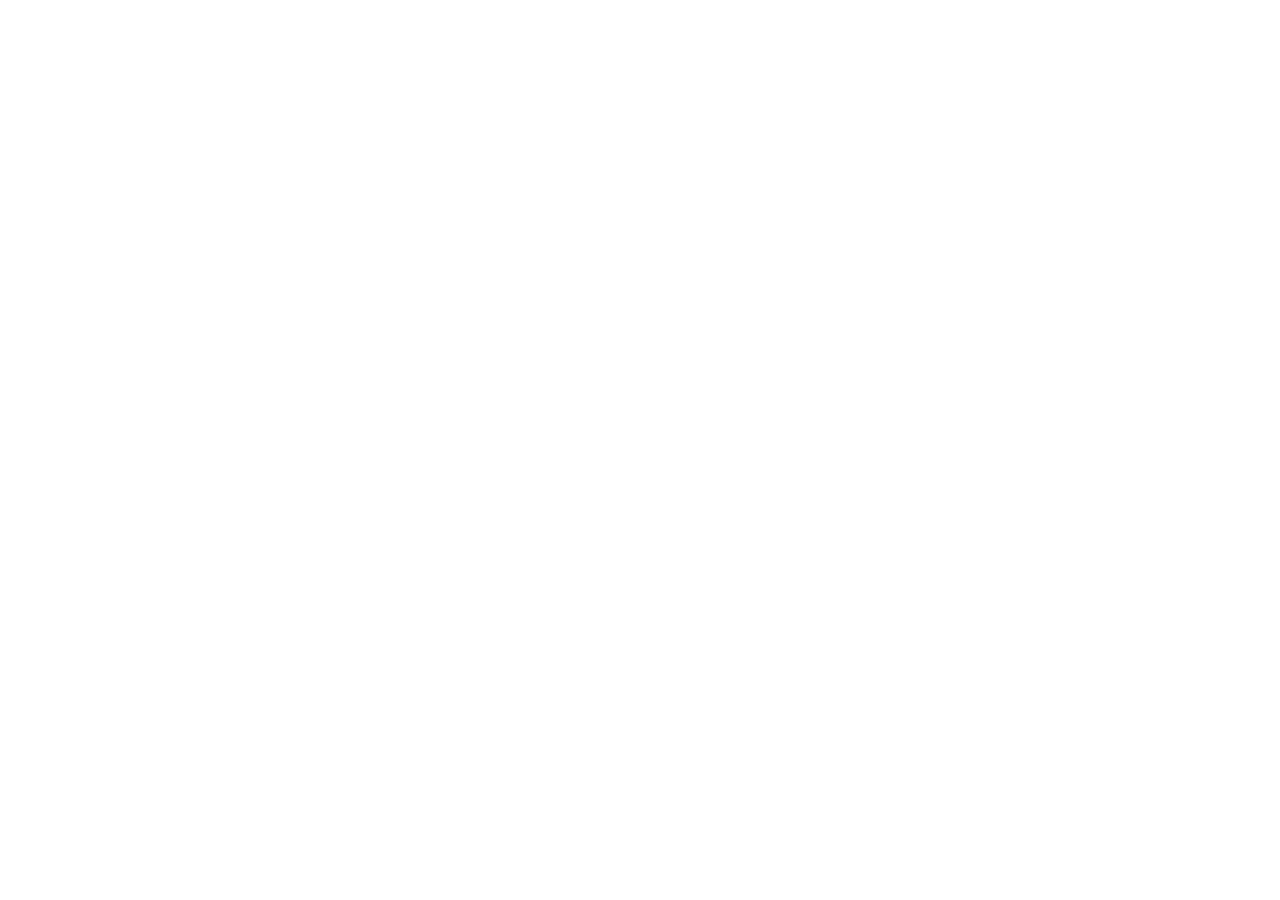
==== frontend-1-practice/index.html @ 3d18a0fd "Initial commit" ====
<!DOCTYPE html>
<html lang="ru">
  <head>
    <meta charset="UTF-8" />
    <meta name="viewport" content="width=device-width, initial-scale=1.0" />
    <title>Выбор даты и времени</title>
    <link rel="stylesheet" href="styles.css" />
  </head>
  <body>
    <!--
      ЗАДАНИЕ
      ========
      Сверстать страницу выбора даты и времени по своему макету.

      Пока это только вёрстка. Никакого JavaScript — ни кликов,
      ни переходов, ни выбора дня. Всё статично.

      Стили пишите в styles.css. Разметку — здесь.
    -->

    <div class="page">
      <!-- Начните отсюда. Разметьте шапку, основную область
           с календарём и слотами, подвал. -->
    </div>
  </body>
</html>
---- frontend-1-practice/styles.css ----
/* Стили страницы.
   Пишите здесь. */

* {
  margin: 0;
  padding: 0;
  box-sizing: border-box;
}

body {
  min-height: 100vh;
  font-family: sans-serif;
}
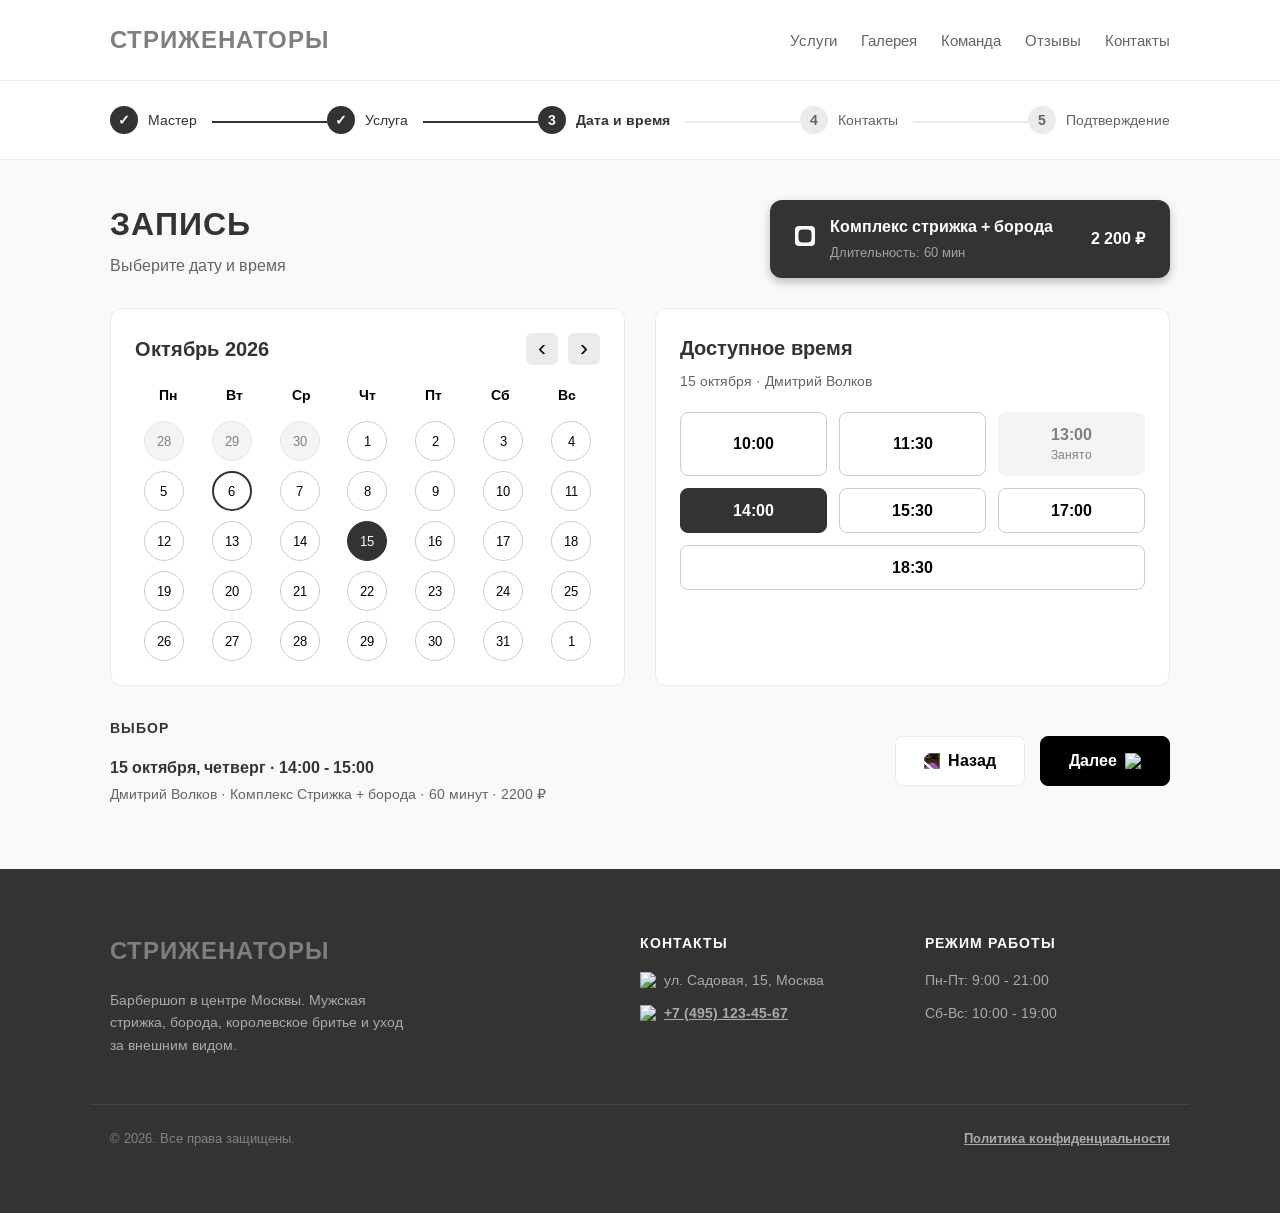
==== commit 761285a8: "Задание 1. HTML/CSS" ====
--- a/frontend-1-practice/index.html
+++ b/frontend-1-practice/index.html
@@ -5,22 +5,206 @@
     <meta name="viewport" content="width=device-width, initial-scale=1.0" />
     <title>Выбор даты и времени</title>
     <link rel="stylesheet" href="styles.css" />
+    <link rel="preconnect" href="https://fonts.googleapis.com">
+    <link rel="preconnect" href="https://fonts.gstatic.com" crossorigin>
+    <link href="https://fonts.googleapis.com/css2?family=Arimo:ital,wght@0,400..700;1,400..700&display=swap" rel="stylesheet">
   </head>
   <body>
-    <!--
-      ЗАДАНИЕ
-      ========
-      Сверстать страницу выбора даты и времени по своему макету.
-
-      Пока это только вёрстка. Никакого JavaScript — ни кликов,
-      ни переходов, ни выбора дня. Всё статично.
-
-      Стили пишите в styles.css. Разметку — здесь.
-    -->
-
     <div class="page">
-      <!-- Начните отсюда. Разметьте шапку, основную область
-           с календарём и слотами, подвал. -->
+        <header class="header">
+            <div class="container header__inner">
+                <div class="logo">СТРИЖЕНАТОРЫ</div>
+                <nav class="nav">
+                    <ul class="nav__list">
+                        <li><a href="#!" class="nav__link">Услуги</a></li>
+                        <li><a href="#!" class="nav__link">Галерея</a></li>
+                        <li><a href="#!" class="nav__link">Команда</a></li>
+                        <li><a href="#!" class="nav__link">Отзывы</a></li>
+                        <li><a href="#!" class="nav__link">Контакты</a></li>
+                    </ul>
+                </nav>
+            </div>
+        </header>
+
+        <div class="progress-section">
+            <div class="container">
+                <div class="progress">
+                    <div class="progress__step completed">
+                        <span class="progress__circle">✓</span>
+                        <span class="progress__text">Мастер</span>
+                    </div>
+                    <div class="progress__step completed">
+                        <span class="progress__circle">✓</span>
+                        <span class="progress__text">Услуга</span>
+                    </div>
+                    <div class="progress__step active">
+                        <span class="progress__circle">3</span>
+                        <span class="progress__text">Дата и время</span>
+                    </div>
+                    <div class="progress__step">
+                        <span class="progress__circle">4</span>
+                        <span class="progress__text">Контакты</span>
+                    </div>
+                    <div class="progress__step">
+                        <span class="progress__circle">5</span>
+                        <span class="progress__text">Подтверждение</span>
+                    </div>
+                </div>
+            </div>
+        </div>
+
+        <main class="main">
+            <div class="container">
+                
+                <div class="main__top">
+                    <div class="page-title">
+                        <h1>ЗАПИСЬ</h1>
+                        <p class="page-subtitle">Выберите дату и время</p>
+                    </div>
+                    
+                    <div class="service-card">
+                        <div class="radio">
+                            <input class="radio-input" type="radio" id="radio1" name="radio" checked>
+                        </div>
+                        <div class="service-card__info">
+                            <h3 class="service-card__title">Комплекс стрижка + борода</h3>
+                            <p class="service-card__duration">Длительность: 60 мин</p>
+                        </div>
+                        <div class="service-card__price">2 200 ₽</div>
+                    </div>
+                </div>
+
+                <div class="booking-grid">
+                    
+                    <section class="calendar">
+                        <div class="calendar__header">
+                            <h2 class="calendar__month">Октябрь 2026</h2>
+                            <div class="calendar__nav">
+                                <button class="calendar__arrow" aria-label="Предыдущий месяц">&#8249;</button>
+                                <button class="calendar__arrow" aria-label="Следующий месяц">&#8250;</button>
+                            </div>
+                        </div>
+                        
+                        <div class="calendar__weekdays">
+                            <div>Пн</div>
+                            <div>Вт</div>
+                            <div>Ср</div>
+                            <div>Чт</div>
+                            <div>Пт</div>
+                            <div>Сб</div>
+                            <div>Вс</div>
+                        </div>
+                        
+                        <div class="calendar__days">
+                            <button class="calendar__day past-day">28</button>
+                            <button class="calendar__day past-day">29</button>
+                            <button class="calendar__day past-day">30</button>
+                            <button class="calendar__day">1</button>
+                            <button class="calendar__day">2</button>
+                            <button class="calendar__day">3</button>
+                            <button class="calendar__day">4</button>
+                            <button class="calendar__day">5</button>
+                            <button class="calendar__day today">6</button>
+                            <button class="calendar__day">7</button>
+                            <button class="calendar__day">8</button>
+                            <button class="calendar__day">9</button>
+                            <button class="calendar__day">10</button>
+                            <button class="calendar__day">11</button>
+                            <button class="calendar__day">12</button>
+                            <button class="calendar__day">13</button>
+                            <button class="calendar__day">14</button>
+                            <button class="calendar__day selected">15</button>
+                            <button class="calendar__day">16</button>
+                            <button class="calendar__day">17</button>
+                            <button class="calendar__day">18</button>
+                            <button class="calendar__day">19</button>
+                            <button class="calendar__day">20</button>
+                            <button class="calendar__day">21</button>
+                            <button class="calendar__day">22</button>
+                            <button class="calendar__day">23</button>
+                            <button class="calendar__day">24</button>
+                            <button class="calendar__day">25</button>
+                            <button class="calendar__day">26</button>
+                            <button class="calendar__day">27</button>
+                            <button class="calendar__day">28</button>
+                            <button class="calendar__day">29</button>
+                            <button class="calendar__day">30</button>
+                            <button class="calendar__day">31</button>
+                            <button class="calendar__day">1</button>
+                        </div>
+                    </section>
+
+                    <section class="time-slots">
+                        <div class="time-slots__header">
+                            <h2 class="time-slots__title">Доступное время</h2>
+                            <p class="time-slots__subtitle">15 октября · Дмитрий Волков</p>
+                        </div>
+                        
+                        <div class="time-slots__grid">
+                            <button class="time-btn">10:00</button>
+                            <button class="time-btn">11:30</button>
+                            <button class="time-btn busy" disabled>13:00<br><span class="busy-text">Занято</span></button>
+                            <button class="time-btn selected">14:00</button>
+                            <button class="time-btn">15:30</button>
+                            <button class="time-btn">17:00</button>
+                            <button class="time-btn full-width">18:30</button>
+                        </div>
+                    </section>
+
+                </div>
+
+                <!-- ИТОГИ И КНОПКИ -->
+                <div class="summary">
+                    <div class="summary__info">
+                        <h3 class="summary__title">ВЫБОР</h3>
+                        <p class="summary__datetime">15 октября, четверг · 14:00 - 15:00</p>
+                        <p class="summary__details">Дмитрий Волков · Комплекс Стрижка + борода · 60 минут · 2200 ₽</p>
+                    </div>
+                    <div class="summary__actions">
+                        <button class="btn btn-outline">
+                            <img src="./icons/arrow.svg">
+                            Назад
+                        </button>
+                        <button class="btn btn-primary">
+                            Далее
+                            <img src="./icons/arrow.svg">
+                        </button>
+                    </div>
+                </div>
+
+            </div>
+        </main>
+
+        <footer class="footer">
+            <div class="container footer__inner">
+                <div class="footer__col">
+                    <div class="footer__logo">СТРИЖЕНАТОРЫ</div>
+                    <p class="footer__desc">Барбершоп в центре Москвы. Мужская стрижка, борода, королевское бритье и уход за внешним видом.</p>
+                </div>
+                
+                <div class="footer__col">
+                    <h4 class="footer__title">КОНТАКТЫ</h4>
+                    <ul class="footer__list">
+                        <li><img src="./icons/map.svg"> ул. Садовая, 15, Москва</li>
+                        <li><img src="./icons/telephone.svg"> <a href="tel:+74951234567" class="footer__link">+7 (495) 123-45-67</a></li>
+                    </ul>
+                </div>
+                
+                <div class="footer__col">
+                    <h4 class="footer__title">РЕЖИМ РАБОТЫ</h4>
+                    <ul class="footer__list">
+                        <li>Пн-Пт: 9:00 - 21:00</li>
+                        <li>Сб-Вс: 10:00 - 19:00</li>
+                    </ul>
+                </div>
+            </div>
+            
+            <div class="container footer__bottom">
+                <p>&copy; 2026. Все права защищены.</p>
+                <a href="#!" class="footer__link">Политика конфиденциальности</a>
+            </div>
+        </footer>
+
     </div>
   </body>
 </html>
--- a/frontend-1-practice/styles.css
+++ b/frontend-1-practice/styles.css
@@ -1,13 +1,581 @@
-/* Стили страницы.
-   Пишите здесь. */
+:root {
+    --bg-color: #f9f9f9;
+    --text-muted: #606666;
+    --border-color: #EBEBEB;
+    --border-color-darker: #CCCCCC;
+    --primary-color: #333333;
+    --white: #fff;
+    --black: #000
+}
 
 * {
-  margin: 0;
-  padding: 0;
-  box-sizing: border-box;
+    box-sizing: border-box;
+    margin: 0;
+    padding: 0;
 }
 
 body {
-  min-height: 100vh;
-  font-family: sans-serif;
-}
+    font-family: 'Arimo', sans-serif;
+    background-color: var(--bg-color);
+    color: var(--primary-color);
+    line-height: 1.5;
+    min-height: 100vh;
+}
+
+.container {
+    max-width: 1100px;
+    margin: 0 auto;
+    padding: 0 20px;
+}
+
+button {
+    font-family: inherit;
+    border: none;
+    background: none;
+    outline: none;
+}
+
+/* --- Шапка --- */
+.header {
+    background-color: var(--white);
+    border-bottom: 1px solid var(--border-color);
+}
+
+.header__inner {
+    display: flex;
+    justify-content: space-between;
+    align-items: center;
+    height: 80px;
+}
+
+.logo {
+    font-size: 24px;
+    font-weight: 700;
+    color: #7F7F7F;
+    letter-spacing: 1px;
+}
+
+.nav__list {
+    display: flex;
+    list-style: none;
+    gap: 24px;
+}
+
+.nav__link {
+    text-decoration: none;
+    color: var(--text-muted);
+    font-size: 15px;
+    transition: color 0.3s;
+}
+
+.nav__link:hover {
+    color: var(--black);
+}
+
+/* --- Прогресс-бар --- */
+.progress-section {
+    background-color: var(--white);
+    border-bottom: 1px solid var(--border-color);
+    padding: 25px 0;
+    margin-bottom: 40px;
+}
+
+.progress {
+    display: flex;
+    justify-content: space-between;
+    align-items: center;
+    position: relative;
+}
+
+.progress::before {
+    content: '';
+    position: absolute;
+    top: 15px;
+    left: 0;
+    right: 0;
+    height: 2px;
+    background-color: var(--border-color);
+    z-index: 1;
+}
+.progress::after{
+    content: '';
+    position: absolute;
+    top: 15px;
+    left: 0;
+    height: 2px;
+    width: 50%;
+    background-color: var(--primary-color);
+    z-index: 1;
+}
+
+.progress__step {
+    display: flex;
+    align-items: center;
+    gap: 10px;
+    position: relative;
+    z-index: 2;
+    background-color: var(--white);
+    padding-right: 15px;
+}
+
+.progress__step:last-child {
+    padding-right: 0;
+}
+
+.progress__circle {
+    width: 28px;
+    height: 28px;
+    border-radius: 50%;
+    background-color: var(--border-color);
+    color: var(--text-muted);
+    display: flex;
+    align-items: center;
+    justify-content: center;
+    font-size: 14px;
+    font-weight: 600;
+}
+
+.progress__step.completed .progress__circle,
+.progress__step.active .progress__circle {
+    background-color: var(--primary-color);
+    color: var(--white);
+}
+
+.progress__text {
+    font-size: 14px;
+    color: var(--text-muted);
+    /* color: var(--primary-color); */
+    font-weight: 500;
+}
+.progress__step.completed .progress__text, .progress__step.active .progress__text {
+    color: var(--primary-color);
+}
+.progress__step.active .progress__text {
+    font-weight: 600;
+}
+
+/* --- Основной контент --- */
+.main__top {
+    display: flex;
+    justify-content: space-between;
+    align-items: flex-start;
+    margin-bottom: 30px;
+}
+
+.page-title h1 {
+    font-size: 32px;
+    font-weight: 700;
+    margin-bottom: 5px;
+    letter-spacing: 1px;
+}
+
+.page-subtitle {
+    color: var(--text-muted);
+    font-size: 16px;
+}
+
+/* Карточка услуги */
+.service-card {
+    background-color: var(--primary-color);
+    color: var(--white);
+    display: flex;
+    align-items: center;
+    padding: 15px 25px;
+    border-radius: 12px;
+    gap: 15px;
+    box-shadow: 0 4px 10px rgba(0,0,0,0.25);
+    min-width: 400px;
+}
+
+.radio-input {
+    position: relative;
+    width: 20px;
+    height: 20px;
+    appearance: none;
+    background: var(--bg-color);
+    border-radius: 4px;
+    transition: 0.3s;
+}
+.radio-input:checked::after {
+    content: '';
+    position: absolute;
+    top: 50%;
+    left: 50%;
+    transform: translate(-50%, -50%);
+    width: 65%;
+    height: 65%;
+    border-radius: 4px;
+    background: var(--primary-color);
+}
+
+.service-card__info {
+    flex-grow: 1;
+}
+
+.service-card__title {
+    font-size: 16px;
+    font-weight: 600;
+    margin-bottom: 4px;
+}
+
+.service-card__duration {
+    font-size: 13px;
+    color: #A0A5A5;
+}
+
+.service-card__price {
+    font-size: 16px;
+    font-weight: 700;
+    white-space: nowrap;
+}
+
+/* Сетка контента */
+.booking-grid {
+    display: grid;
+    grid-template-columns: 1fr 1fr;
+    gap: 30px;
+    margin-bottom: 32px;
+}
+
+/* Календарь */
+.calendar {
+    background-color: var(--white);
+    padding: 24px;
+    border-radius: 12px;
+    border: 1px solid var(--border-color);
+}
+
+.calendar__header {
+    display: flex;
+    justify-content: space-between;
+    align-items: center;
+    margin-bottom: 20px;
+}
+
+.calendar__month {
+    font-size: 20px;
+    font-weight: 700;
+}
+
+.calendar__nav {
+    display: flex;
+    gap: 10px;
+}
+
+.calendar__arrow {
+    width: 32px;
+    height: 32px;
+    border-radius: 6px;
+    background-color: var(--border-color);
+    display: flex;
+    align-items: center;
+    justify-content: center;
+    font-size: 24px;
+    cursor: pointer;
+    color: var(--black);
+    transition: filter 0.2s;
+}
+
+.calendar__arrow:hover {
+    filter: contrast(0.9);
+}
+
+.calendar__weekdays {
+    display: grid;
+    grid-template-columns: repeat(7, 1fr);
+    text-align: center;
+    font-size: 14px;
+    font-weight: 600;
+    color: var(--black);
+    margin-bottom: 15px;
+}
+
+.calendar__days {
+    display: grid;
+    grid-template-columns: repeat(7, 1fr);
+    gap: 10px;
+    justify-items: center;
+}
+
+.calendar__day {
+    width: 40px;
+    height: 40px;
+    border-radius: 50%;
+    display: flex;
+    align-items: center;
+    justify-content: center;
+    font-size: 13px;
+    font-weight: 500;
+    cursor: pointer;
+    border: 1px solid var(--border-color-darker);
+    transition: all 0.2s;
+}
+
+.calendar__day:hover:not(.past-day) {
+    border-color: var(--black);
+}
+
+.calendar__day.past-day {
+    opacity: 0.5;
+    background-color: var(--border-color);
+    cursor: default;
+}
+
+.calendar__day.today {
+    border-color: var(--primary-color);
+    border-width: 2px;
+}
+
+.calendar__day.selected {
+    background-color: var(--primary-color);
+    color: var(--white);
+    border-color: var(--primary-color);
+}
+
+/* Время */
+.time-slots {
+    background-color: var(--white);
+    padding: 24px;
+    border-radius: 12px;
+    border: 1px solid var(--border-color);
+}
+
+.time-slots__header {
+    margin-bottom: 20px;
+}
+
+.time-slots__title {
+    font-size: 20px;
+    font-weight: 700;
+    margin-bottom: 8px;
+}
+
+.time-slots__subtitle {
+    font-size: 14px;
+    color: var(--text-muted);
+}
+
+.time-slots__grid {
+    display: grid;
+    grid-template-columns: auto auto auto;
+    gap: 12px;
+    justify-items: start;
+}
+
+.time-btn {
+    padding: 12px;
+    border: 1px solid var(--border-color-darker);
+    border-radius: 8px;
+    font-size: 16px;
+    font-weight: 600;
+    color: var(--black);
+    cursor: pointer;
+    background-color: var(--white);
+    transition: all 0.2s;
+    line-height: 1.2;
+    width: 100%;
+}
+
+.time-btn:hover:not(.busy):not(.selected) {
+    border-color: var(--black);
+}
+
+.time-btn.busy {
+    opacity: 0.5;
+    background-color: var(--border-color);
+    border-color: transparent;
+    cursor: not-allowed;
+}
+
+.busy-text {
+    font-size: 12px;
+    font-weight: 400;
+}
+
+.time-btn.selected {
+    background-color: var(--primary-color);
+    color: var(--white);
+    border-color: var(--primary-color);
+}
+
+.time-slots__grid > *:nth-child(3n-1):nth-last-of-type(1) {
+    grid-column: span 2;
+}
+
+.time-slots__grid > *:nth-child(3n-2):nth-last-of-type(1) {
+    grid-column: span 3;
+}
+
+
+.summary {
+    display: flex;
+    justify-content: space-between;
+    align-items: center;
+    padding: 0;
+}
+
+.summary__title {
+    font-size: 14px;
+    font-weight: 700;
+    margin-bottom: 4%;
+    letter-spacing: 1px;
+}
+
+.summary__datetime {
+    font-size: 16px;
+    font-weight: 600;
+    margin-bottom: 4px;
+}
+
+.summary__details {
+    font-size: 14px;
+    color: var(--text-muted);
+}
+
+.summary__actions {
+    display: flex;
+    gap: 15px;
+}
+
+.btn {
+    padding: 14px 28px;
+    border-radius: 8px;
+    font-size: 16px;
+    font-weight: 600;
+    cursor: pointer;
+    display: flex;
+    align-items: center;
+    gap: 8px;
+    transition: all 0.3s;
+}
+
+.btn-outline {
+    border: 1px solid var(--border-color);
+    background-color: var(--white);
+    color: var(--black);
+}
+.btn-outline img {
+    filter: invert(100%);
+    transform: scaleX(-1);
+}
+
+.btn-outline:hover {
+    border-color: var(--primary-color);
+    gap: 16px;
+    padding: 14px 28px 14px 20px;
+}
+
+.btn-primary {
+    background-color: var(--black);
+    color: var(--white);
+    border: 1px solid var(--black);
+}
+
+.btn-primary:hover {
+    background-color: var(--primary-color);
+    gap: 16px;
+    padding: 14px 20px 14px 28px;
+}
+
+
+/* --- Подвал --- */
+.footer {
+    background-color: var(--primary-color);
+    color: var(--white);
+    padding: 64px 48px;
+    margin-top: 64px;
+}
+
+.footer__inner {
+    display: grid;
+    grid-template-columns: 2fr 1fr 1fr;
+    gap: 40px;
+    margin-bottom: 48px;
+}
+
+.footer__logo {
+    font-size: 24px;
+    font-weight: 700;
+    color: #7F7F7F;
+    margin-bottom: 20px;
+    letter-spacing: 1px;
+}
+
+.footer__desc {
+    color: #aaa;
+    font-size: 14px;
+    line-height: 1.6;
+    max-width: 300px;
+}
+
+.footer__title {
+    font-size: 14px;
+    font-weight: 700;
+    margin-bottom: 16px;
+    letter-spacing: 1px;
+}
+
+.footer__list {
+    list-style: none;
+}
+
+.footer__list li {
+    color: #aaa;
+    font-size: 14px;
+    margin-bottom: 12px;
+    display: flex;
+    align-items: center;
+    gap: 8px;
+}
+
+.footer__link {
+    color: #aaa;
+    text-decoration: underline;
+    transition: color 0.3s;
+    font-weight: 700;
+}
+
+.footer__link:hover {
+    color: #fff;
+}
+
+.footer__bottom {
+    display: flex;
+    justify-content: space-between;
+    border-top: 1px solid #444444;
+    padding-top: 24px;
+    color: #808585;
+    font-size: 13px;
+}
+
+
+
+@media (max-width: 900px) {
+    .booking-grid {
+        grid-template-columns: 1fr;
+    }
+    
+    .main__top {
+        flex-direction: column;
+        gap: 20px;
+    }
+    
+    .service-card {
+        width: 100%;
+        min-width: auto;
+    }
+    
+    .summary {
+        flex-direction: column;
+        align-items: flex-start;
+        gap: 20px;
+    }
+    
+    .footer__inner {
+        grid-template-columns: 1fr;
+    }
+    
+    .progress__text {
+        display: none;
+    }
+}
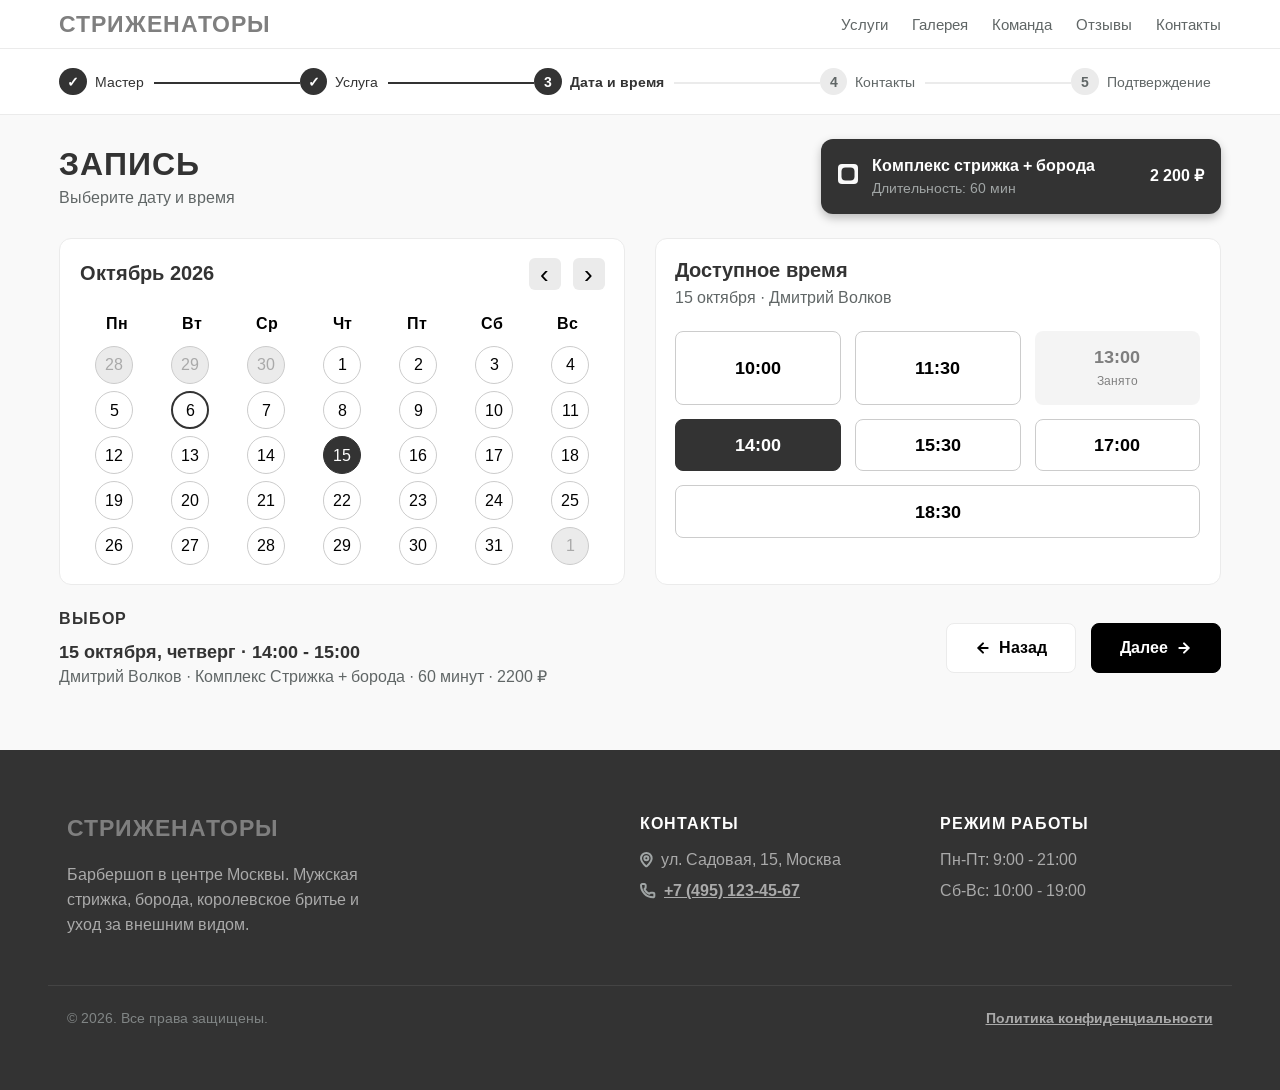
==== commit 994f9ca7: "Более продвинутая адаптивность" ====
--- a/frontend-1-practice/index.html
+++ b/frontend-1-practice/index.html
@@ -96,9 +96,9 @@
                         </div>
                         
                         <div class="calendar__days">
-                            <button class="calendar__day past-day">28</button>
-                            <button class="calendar__day past-day">29</button>
-                            <button class="calendar__day past-day">30</button>
+                            <button class="calendar__day past-day" disabled>28</button>
+                            <button class="calendar__day past-day" disabled>29</button>
+                            <button class="calendar__day past-day" disabled>30</button>
                             <button class="calendar__day">1</button>
                             <button class="calendar__day">2</button>
                             <button class="calendar__day">3</button>
@@ -130,7 +130,7 @@
                             <button class="calendar__day">29</button>
                             <button class="calendar__day">30</button>
                             <button class="calendar__day">31</button>
-                            <button class="calendar__day">1</button>
+                            <button class="calendar__day past-day" disabled>1</button>
                         </div>
                     </section>
 
--- a/frontend-1-practice/styles.css
+++ b/frontend-1-practice/styles.css
@@ -18,14 +18,15 @@
     font-family: 'Arimo', sans-serif;
     background-color: var(--bg-color);
     color: var(--primary-color);
-    line-height: 1.5;
+    /* line-height: 1.5; */
     min-height: 100vh;
 }
 
 .container {
-    max-width: 1100px;
+    max-width: 1200px;
     margin: 0 auto;
-    padding: 0 20px;
+    /* 15-26 \ 400-2560 */
+    padding: 0 clamp(0.9375rem, 0.8102rem + 0.5093vw, 1.625rem);
 }
 
 button {
@@ -34,9 +35,19 @@
     background: none;
     outline: none;
 }
+button:focus-visible, a:focus-visible {
+    outline: 2px dashed var(--primary-color);
+    outline-offset: 2px;
+}
 
 /* --- Шапка --- */
 .header {
+    position: sticky;
+    z-index: 100;
+    top: 0;
+    left: 0;
+    width: 100%;
+    height: auto;
     background-color: var(--white);
     border-bottom: 1px solid var(--border-color);
 }
@@ -45,11 +56,15 @@
     display: flex;
     justify-content: space-between;
     align-items: center;
-    height: 80px;
+    padding-top: 10px;
+    padding-bottom: 10px;
+    gap: 20px;
 }
 
 .logo {
-    font-size: 24px;
+    /* font-size: 24px; */
+    /* 20-28  400-2560 */
+    font-size: clamp(1.25rem, 1.1574rem + 0.3704vw, 1.75rem);
     font-weight: 700;
     color: #7F7F7F;
     letter-spacing: 1px;
@@ -58,13 +73,16 @@
 .nav__list {
     display: flex;
     list-style: none;
-    gap: 24px;
+    gap: 8px 24px;
+    flex-wrap: wrap;
 }
 
 .nav__link {
     text-decoration: none;
     color: var(--text-muted);
-    font-size: 15px;
+    /* font-size: 15px; */
+    /* 13-17 \ 400-2560 */
+    font-size: clamp(0.8125rem, 0.7662rem + 0.1852vw, 1.0625rem);
     transition: color 0.3s;
 }
 
@@ -76,8 +94,11 @@
 .progress-section {
     background-color: var(--white);
     border-bottom: 1px solid var(--border-color);
-    padding: 25px 0;
-    margin-bottom: 40px;
+    /* 15-25 \ 400-2560 */
+    padding: clamp(0.9375rem, 0.8218rem + 0.463vw, 1.5625rem) 0px;
+    /* margin-bottom: 40px; */
+    /* 20-30 \ 400-2560 */
+    margin-bottom: clamp(1.25rem, 1.1343rem + 0.463vw, 1.875rem);
 }
 
 .progress {
@@ -90,7 +111,7 @@
 .progress::before {
     content: '';
     position: absolute;
-    top: 15px;
+    top: 50%;
     left: 0;
     right: 0;
     height: 2px;
@@ -100,7 +121,7 @@
 .progress::after{
     content: '';
     position: absolute;
-    top: 15px;
+    top: 50%;
     left: 0;
     height: 2px;
     width: 50%;
@@ -111,20 +132,19 @@
 .progress__step {
     display: flex;
     align-items: center;
-    gap: 10px;
+    /* gap: 10px; */
+    /* 5-12 \ 400-2560 */
+    gap: clamp(0.3125rem, 0.2315rem + 0.3241vw, 0.75rem);
     position: relative;
     z-index: 2;
     background-color: var(--white);
-    padding-right: 15px;
-}
-
-.progress__step:last-child {
-    padding-right: 0;
 }
 
 .progress__circle {
-    width: 28px;
-    height: 28px;
+    /* width: 28px; */
+    /* height: 28px; */
+    width: clamp(1.5rem, 1.4074rem + 0.3704vw, 2rem);
+    height: clamp(1.5rem, 1.4074rem + 0.3704vw, 2rem);
     border-radius: 50%;
     background-color: var(--border-color);
     color: var(--text-muted);
@@ -142,9 +162,11 @@
 }
 
 .progress__text {
-    font-size: 14px;
+    padding-right: 10px;
+    /* font-size: 14px; */
+    /* 12-16 \ 400-2560 */
+    font-size: clamp(0.75rem, 0.7037rem + 0.1852vw, 1rem);
     color: var(--text-muted);
-    /* color: var(--primary-color); */
     font-weight: 500;
 }
 .progress__step.completed .progress__text, .progress__step.active .progress__text {
@@ -158,12 +180,16 @@
 .main__top {
     display: flex;
     justify-content: space-between;
-    align-items: flex-start;
-    margin-bottom: 30px;
+    align-items: center;
+    /* margin-bottom: 30px; */
+    /* 20-30 \ 400-2560 */
+    margin-bottom: clamp(1.25rem, 1.1343rem + 0.463vw, 1.875rem);
 }
 
 .page-title h1 {
-    font-size: 32px;
+    /* font-size: 32px; */
+    /* 30-34 \ 400-2560 */
+    font-size: clamp(1.875rem, 1.8287rem + 0.1852vw, 2.125rem);
     font-weight: 700;
     margin-bottom: 5px;
     letter-spacing: 1px;
@@ -171,18 +197,26 @@
 
 .page-subtitle {
     color: var(--text-muted);
-    font-size: 16px;
+    /* font-size: 16px; */
+    /* 14-18 \ 400-2560 */
+    font-size: clamp(0.875rem, 0.8287rem + 0.1852vw, 1.125rem);
 }
 
 /* Карточка услуги */
 .service-card {
+    /* 14-18 \ 400-2560 */
+    font-size: clamp(0.875rem, 0.8287rem + 0.1852vw, 1.125rem);
     background-color: var(--primary-color);
     color: var(--white);
     display: flex;
     align-items: center;
-    padding: 15px 25px;
+    /* padding: 15px 25px; */
+    /* 15-20 \ 400-2560 */
+    padding: clamp(0.9375rem, 0.8796rem + 0.2315vw, 1.25rem);
     border-radius: 12px;
-    gap: 15px;
+    /* gap: 15px; */
+    /* 10-20 \ 400-2560 */
+    gap: clamp(0.625rem, 0.5093rem + 0.463vw, 1.25rem);
     box-shadow: 0 4px 10px rgba(0,0,0,0.25);
     min-width: 400px;
 }
@@ -213,18 +247,21 @@
 }
 
 .service-card__title {
-    font-size: 16px;
+    /* font-size: 16px; */
+    font-size: 1em;
     font-weight: 600;
     margin-bottom: 4px;
 }
 
 .service-card__duration {
-    font-size: 13px;
+    /* font-size: 13px; */
+    font-size: 0.88em;
     color: #A0A5A5;
 }
 
 .service-card__price {
-    font-size: 16px;
+    /* font-size: 16px; */
+    font-size: 1em;
     font-weight: 700;
     white-space: nowrap;
 }
@@ -234,13 +271,17 @@
     display: grid;
     grid-template-columns: 1fr 1fr;
     gap: 30px;
-    margin-bottom: 32px;
+    /* margin-bottom: 32px; */
+    /* 20-30 \ 400-2560 */
+    margin-bottom: clamp(1.25rem, 1.1343rem + 0.463vw, 1.875rem);
 }
 
 /* Календарь */
 .calendar {
     background-color: var(--white);
-    padding: 24px;
+    /* padding: 24px; */
+    /* 15-26 \ 400-2560 */
+    padding: clamp(0.9375rem, 0.8102rem + 0.5093vw, 1.625rem);
     border-radius: 12px;
     border: 1px solid var(--border-color);
 }
@@ -249,28 +290,38 @@
     display: flex;
     justify-content: space-between;
     align-items: center;
-    margin-bottom: 20px;
+    /* margin-bottom: 20px; */
+    /* 20-30 \ 400-2560 */
+    margin-bottom: clamp(1.25rem, 1.1343rem + 0.463vw, 1.875rem);
 }
 
 .calendar__month {
-    font-size: 20px;
+    /* font-size: 20px; */
+    /* 18-22 \ 400-2560 */
+    font-size: clamp(1.125rem, 1.0787rem + 0.1852vw, 1.375rem);
     font-weight: 700;
 }
 
 .calendar__nav {
     display: flex;
-    gap: 10px;
+    /* gap: 10px; */
+    /* 10-15 \ 400-2560 */
+    gap:clamp(0.625rem, 0.5671rem + 0.2315vw, 0.9375rem);
 }
 
 .calendar__arrow {
-    width: 32px;
-    height: 32px;
+    /* width: 32px; */
+    /* height: 32px; */
+    width: 1.2em;
+    height: 1.2em;
     border-radius: 6px;
     background-color: var(--border-color);
     display: flex;
     align-items: center;
     justify-content: center;
-    font-size: 24px;
+    /* font-size: 24px; */
+    /* 24-30 \ 400-2560 */
+    font-size: clamp(1.5rem, 1.4306rem + 0.2778vw, 1.875rem);
     cursor: pointer;
     color: var(--black);
     transition: filter 0.2s;
@@ -284,27 +335,38 @@
     display: grid;
     grid-template-columns: repeat(7, 1fr);
     text-align: center;
-    font-size: 14px;
+    /* font-size: 14px; */
+    /* 14-18 \ 400-2560 */
+    font-size: clamp(0.875rem, 0.8287rem + 0.1852vw, 1.125rem);
     font-weight: 600;
     color: var(--black);
-    margin-bottom: 15px;
+    /* margin-bottom: 15px; */
+    /* 10-15 \ 400-2560 */
+    margin-bottom: clamp(0.625rem, 0.5671rem + 0.2315vw, 0.9375rem);
 }
 
 .calendar__days {
     display: grid;
     grid-template-columns: repeat(7, 1fr);
-    gap: 10px;
+    /* gap: 10px; */
+    /* 5-10 \ 400-2560 */
+    gap: clamp(0.3125rem, 0.2546rem + 0.2315vw, 0.625rem);
     justify-items: center;
 }
 
 .calendar__day {
-    width: 40px;
-    height: 40px;
+    /* width: 40px; */
+    /* height: 40px; */
+    /* 30-50 \ 400-2560 */
+    width: clamp(1.875rem, 1.6435rem + 0.9259vw, 3.125rem);
+    height: clamp(1.875rem, 1.6435rem + 0.9259vw, 3.125rem);
     border-radius: 50%;
     display: flex;
     align-items: center;
     justify-content: center;
-    font-size: 13px;
+    /* font-size: 13px; */
+    /* 13-20 \ 400-2560 */
+    font-size: clamp(0.8125rem, 0.7315rem + 0.3241vw, 1.25rem);
     font-weight: 500;
     cursor: pointer;
     border: 1px solid var(--border-color-darker);
@@ -316,7 +378,6 @@
 }
 
 .calendar__day.past-day {
-    opacity: 0.5;
     background-color: var(--border-color);
     cursor: default;
 }
@@ -335,44 +396,58 @@
 /* Время */
 .time-slots {
     background-color: var(--white);
-    padding: 24px;
+    /* padding: 24px; */
+    /* 15-26 \ 400-2560 */
+    padding: clamp(0.9375rem, 0.8102rem + 0.5093vw, 1.625rem);
     border-radius: 12px;
     border: 1px solid var(--border-color);
 }
 
 .time-slots__header {
-    margin-bottom: 20px;
+    /* margin-bottom: 20px; */
+    /* 20-30 \ 400-2560 */
+    margin-bottom: clamp(1.25rem, 1.1343rem + 0.463vw, 1.875rem);
 }
 
 .time-slots__title {
-    font-size: 20px;
-    font-weight: 700;
-    margin-bottom: 8px;
+    /* font-size: 20px; */
+    /* 18-22 \ 400-2560 */
+    font-size: clamp(1.125rem, 1.0787rem + 0.1852vw, 1.375rem);
+    font-weight: 700;
+    margin-bottom: 5px;
 }
 
 .time-slots__subtitle {
-    font-size: 14px;
+    /* font-size: 14px; */
+    /* 14-18 \ 400-2560 */
+    font-size: clamp(0.875rem, 0.8287rem + 0.1852vw, 1.125rem);
     color: var(--text-muted);
 }
 
 .time-slots__grid {
     display: grid;
     grid-template-columns: auto auto auto;
-    gap: 12px;
+    /* gap: 12px; */
+    /* 10-20 \ 400-2560 */
+    gap: clamp(0.625rem, 0.5093rem + 0.463vw, 1.25rem);
     justify-items: start;
+    align-items: stretch;
 }
 
 .time-btn {
-    padding: 12px;
+    /* padding: 12px; */
+    /* 10-20 \ 400-2560 */
+    padding: clamp(0.625rem, 0.5093rem + 0.463vw, 1.25rem);
     border: 1px solid var(--border-color-darker);
     border-radius: 8px;
-    font-size: 16px;
+    /* font-size: 16px; */
+    /* 16-20 \ 400-2560 */
+    font-size: clamp(1rem, 0.9537rem + 0.1852vw, 1.25rem);
     font-weight: 600;
     color: var(--black);
     cursor: pointer;
     background-color: var(--white);
     transition: all 0.2s;
-    line-height: 1.2;
     width: 100%;
 }
 
@@ -412,23 +487,32 @@
     justify-content: space-between;
     align-items: center;
     padding: 0;
+    gap: 15px;
 }
 
 .summary__title {
-    font-size: 14px;
-    font-weight: 700;
-    margin-bottom: 4%;
+    /* font-size: 14px; */
+    /* 14-18 \ 400-2560 */
+    font-size: clamp(0.875rem, 0.8287rem + 0.1852vw, 1.125rem);
+    font-weight: 700;
+    /* margin-bottom: 15px; */
+    /* 10-15 \ 400-2560 */
+    margin-bottom: clamp(0.625rem, 0.5671rem + 0.2315vw, 0.9375rem);
     letter-spacing: 1px;
 }
 
 .summary__datetime {
-    font-size: 16px;
+    /* font-size: 16px; */
+    /* 16-20 \ 400-2560 */
+    font-size: clamp(1rem, 0.9537rem + 0.1852vw, 1.25rem);
     font-weight: 600;
     margin-bottom: 4px;
 }
 
 .summary__details {
-    font-size: 14px;
+    /* font-size: 14px; */
+    /* 14-18 \ 400-2560 */
+    font-size: clamp(0.875rem, 0.8287rem + 0.1852vw, 1.125rem);
     color: var(--text-muted);
 }
 
@@ -489,12 +573,16 @@
 .footer__inner {
     display: grid;
     grid-template-columns: 2fr 1fr 1fr;
-    gap: 40px;
+    /* gap: 40px; */
+    /* 20-40 \ 400-2560 */
+    gap: clamp(1.25rem, 1.0185rem + 0.9259vw, 2.5rem);
     margin-bottom: 48px;
 }
 
 .footer__logo {
-    font-size: 24px;
+    /* font-size: 24px; */
+    /* 20-28  400-2560 */
+    font-size: clamp(1.25rem, 1.1574rem + 0.3704vw, 1.75rem);
     font-weight: 700;
     color: #7F7F7F;
     margin-bottom: 20px;
@@ -503,13 +591,17 @@
 
 .footer__desc {
     color: #aaa;
-    font-size: 14px;
+    /* font-size: 14px; */
+    /* 14-18 \ 400-2560 */
+    font-size: clamp(0.875rem, 0.8287rem + 0.1852vw, 1.125rem);
     line-height: 1.6;
     max-width: 300px;
 }
 
 .footer__title {
-    font-size: 14px;
+    /* font-size: 14px; */
+    /* 14-18 \ 400-2560 */
+    font-size: clamp(0.875rem, 0.8287rem + 0.1852vw, 1.125rem);
     font-weight: 700;
     margin-bottom: 16px;
     letter-spacing: 1px;
@@ -521,7 +613,9 @@
 
 .footer__list li {
     color: #aaa;
-    font-size: 14px;
+    /* font-size: 14px; */
+    /* 14-18 \ 400-2560 */
+    font-size: clamp(0.875rem, 0.8287rem + 0.1852vw, 1.125rem);
     margin-bottom: 12px;
     display: flex;
     align-items: center;
@@ -533,6 +627,7 @@
     text-decoration: underline;
     transition: color 0.3s;
     font-weight: 700;
+    text-align: end;
 }
 
 .footer__link:hover {
@@ -545,7 +640,9 @@
     border-top: 1px solid #444444;
     padding-top: 24px;
     color: #808585;
-    font-size: 13px;
+    /* font-size: 13px; */
+    /* 13-15 \ 400-2560 */
+    font-size: clamp(0.8125rem, 0.7894rem + 0.0926vw, 0.9375rem);
 }
 
 
@@ -568,7 +665,6 @@
     .summary {
         flex-direction: column;
         align-items: flex-start;
-        gap: 20px;
     }
     
     .footer__inner {
